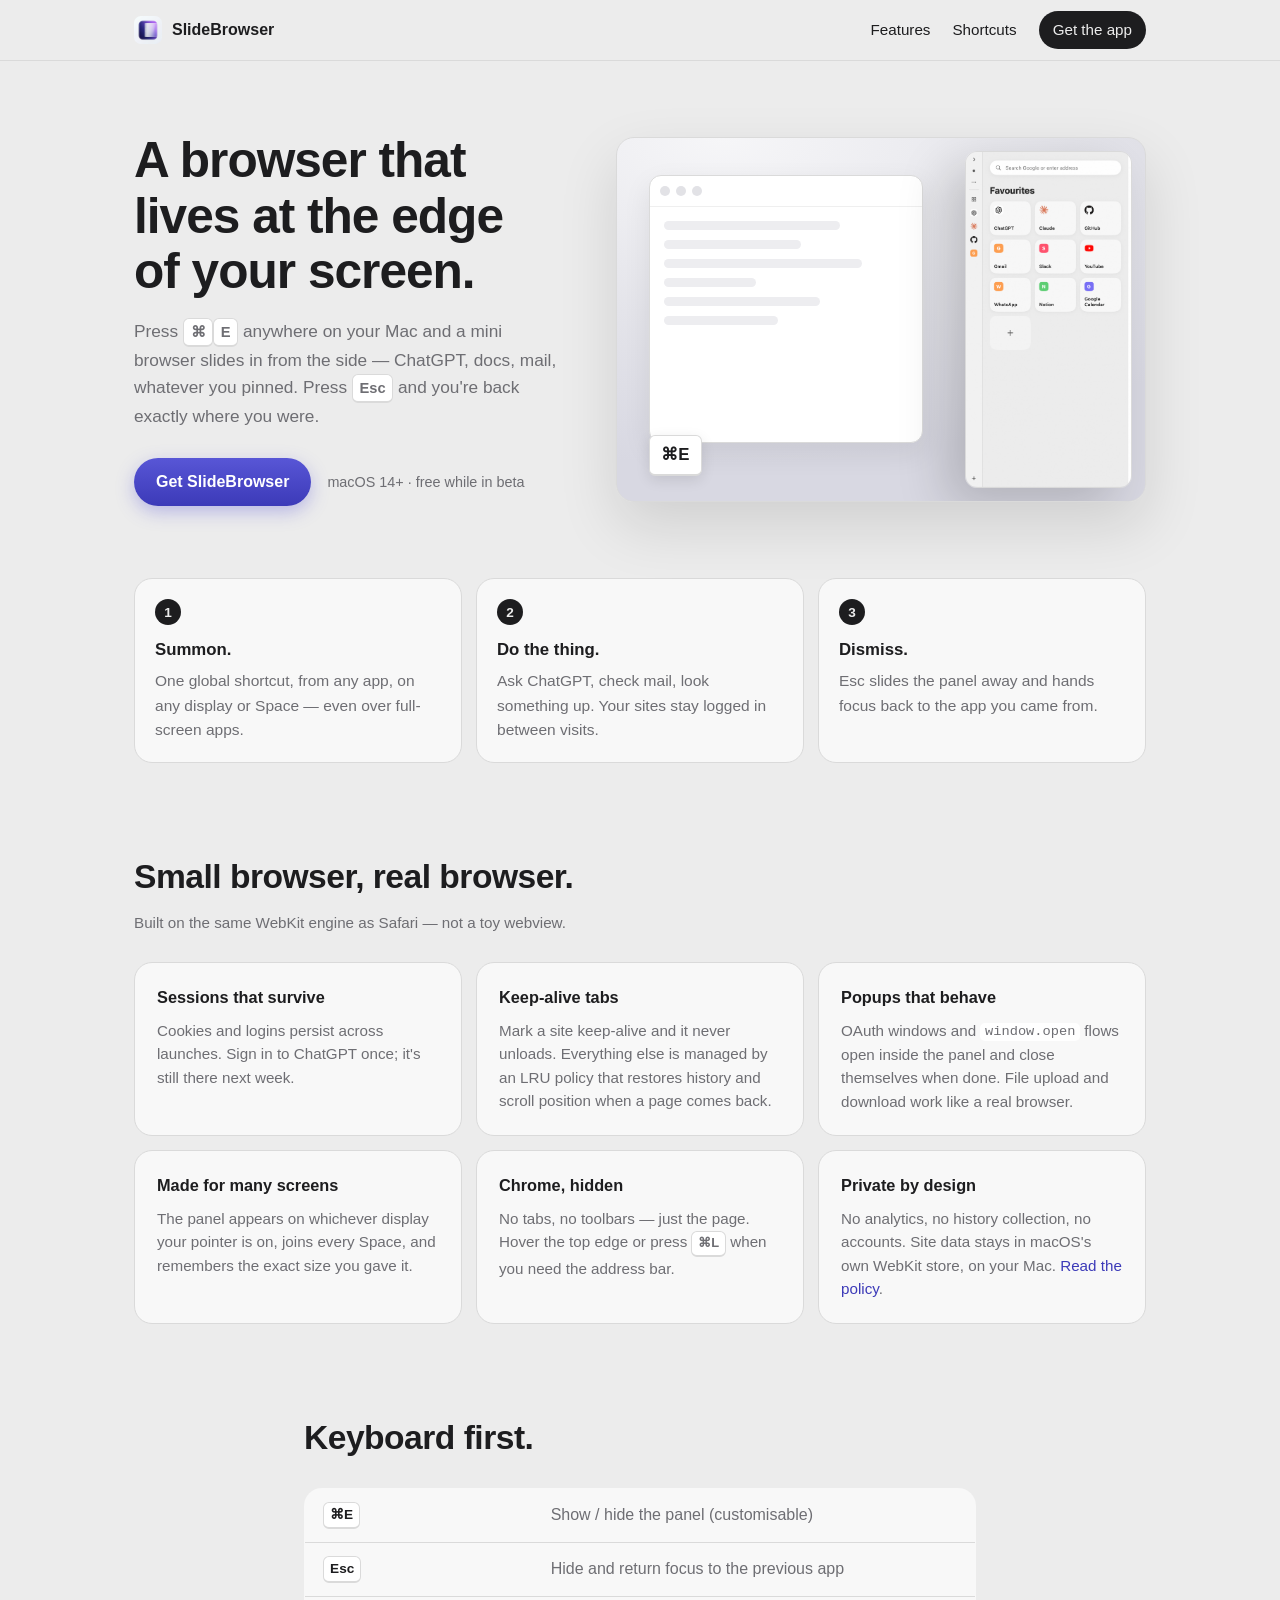
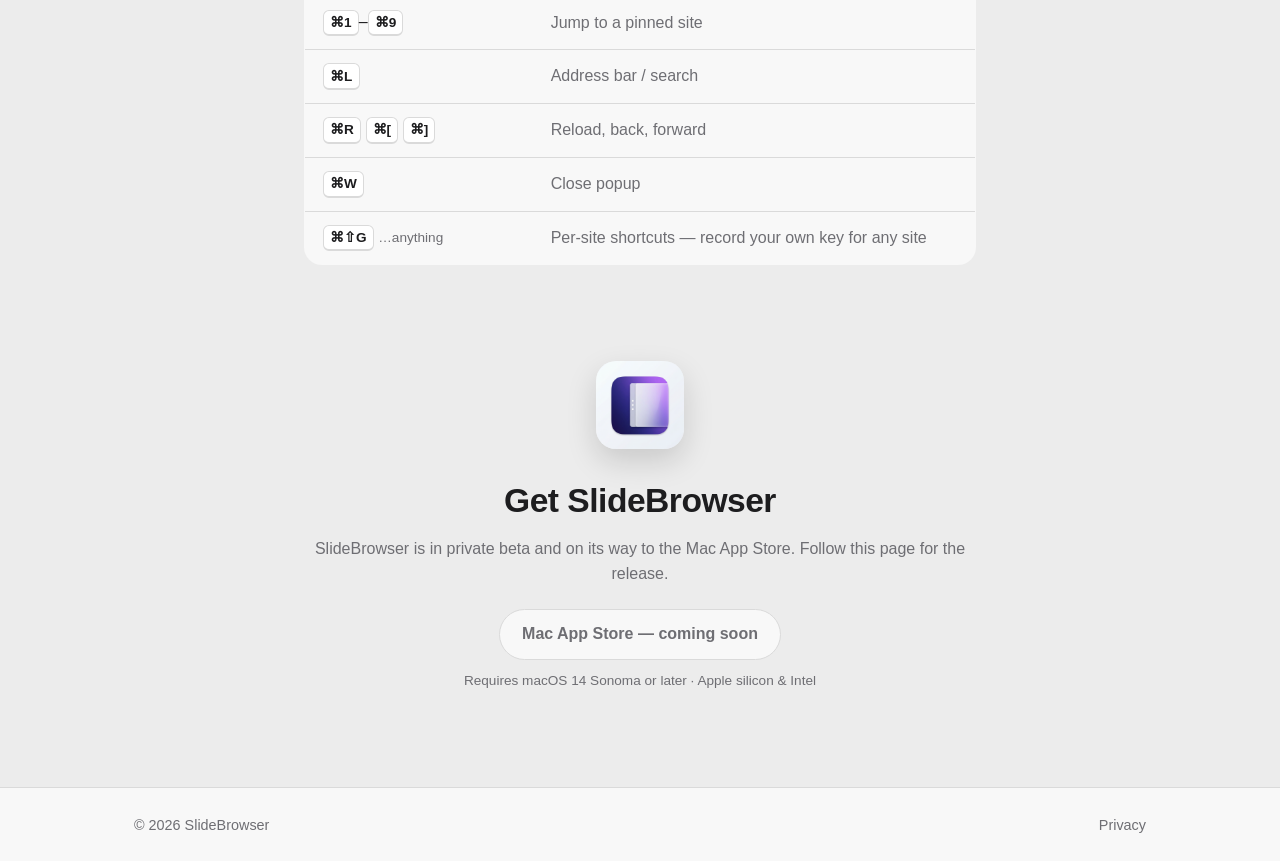
==== website/index.html @ 132d480f "SlideBrowser 1.0: slide-in side browser for macOS A mini browser that slides in from the screen edge" ====
<!DOCTYPE html>
<html lang="en">
<head>
<meta charset="utf-8">
<meta name="viewport" content="width=device-width, initial-scale=1">
<title>SlideBrowser — the side browser for macOS</title>
<meta name="description" content="A mini browser that slides in from the edge of your Mac screen with one keystroke. Your sites stay logged in, your focus stays put.">
<meta property="og:title" content="SlideBrowser — the side browser for macOS">
<meta property="og:description" content="Press ⌘E. Browse. Press Esc. Back to work.">
<meta property="og:image" content="assets/panel-favourites.png">
<link rel="icon" type="image/png" sizes="32x32" href="assets/favicon-32.png">
<link rel="apple-touch-icon" href="assets/apple-touch-icon.png">
<link rel="stylesheet" href="style.css">
</head>
<body>

<header class="nav">
  <div class="nav-inner">
    <a class="brand" href="#top">
      <img src="assets/icon.png" alt="" width="28" height="28">
      <span>SlideBrowser</span>
    </a>
    <nav class="nav-links">
      <a href="#features">Features</a>
      <a href="#shortcuts">Shortcuts</a>
      <a href="#download" class="nav-cta">Get the app</a>
    </nav>
  </div>
</header>

<main id="top">

  <!-- Hero: the product's one trick, shown literally — a panel sliding in from the right edge. -->
  <section class="hero">
    <div class="hero-copy">
      <h1>A browser that lives at the edge of your screen.</h1>
      <p class="lede">
        Press <kbd>⌘</kbd><kbd>E</kbd> anywhere on your Mac and a mini browser slides in
        from the side — ChatGPT, docs, mail, whatever you pinned. Press <kbd>Esc</kbd>
        and you're back exactly where you were.
      </p>
      <div class="hero-actions">
        <a class="button primary" href="#download">Get SlideBrowser</a>
        <span class="hero-note">macOS 14+ · free while in beta</span>
      </div>
    </div>

    <div class="hero-stage" aria-hidden="true">
      <div class="desktop-mock">
        <div class="mock-window">
          <div class="mock-titlebar"><i></i><i></i><i></i></div>
          <div class="mock-lines">
            <span style="width:72%"></span><span style="width:56%"></span>
            <span style="width:81%"></span><span style="width:38%"></span>
            <span style="width:64%"></span><span style="width:47%"></span>
          </div>
        </div>
        <img class="panel-shot" src="assets/panel-favourites.png"
             alt="SlideBrowser panel showing the Favourites grid">
        <div class="keycap-hint"><kbd>⌘E</kbd></div>
      </div>
    </div>
  </section>

  <!-- How it works: three verbs, no fluff. -->
  <section class="steps">
    <ol>
      <li><b>Summon.</b> One global shortcut, from any app, on any display or Space — even over full-screen apps.</li>
      <li><b>Do the thing.</b> Ask ChatGPT, check mail, look something up. Your sites stay logged in between visits.</li>
      <li><b>Dismiss.</b> Esc slides the panel away and hands focus back to the app you came from.</li>
    </ol>
  </section>

  <section id="features" class="features">
    <h2>Small browser, real browser.</h2>
    <p class="section-lede">Built on the same WebKit engine as Safari — not a toy webview.</p>
    <div class="grid">
      <article>
        <h3>Sessions that survive</h3>
        <p>Cookies and logins persist across launches. Sign in to ChatGPT once; it's still there next week.</p>
      </article>
      <article>
        <h3>Keep-alive tabs</h3>
        <p>Mark a site keep-alive and it never unloads. Everything else is managed by an LRU policy that restores history and scroll position when a page comes back.</p>
      </article>
      <article>
        <h3>Popups that behave</h3>
        <p>OAuth windows and <code>window.open</code> flows open inside the panel and close themselves when done. File upload and download work like a real browser.</p>
      </article>
      <article>
        <h3>Made for many screens</h3>
        <p>The panel appears on whichever display your pointer is on, joins every Space, and remembers the exact size you gave it.</p>
      </article>
      <article>
        <h3>Chrome, hidden</h3>
        <p>No tabs, no toolbars — just the page. Hover the top edge or press <kbd>⌘L</kbd> when you need the address bar.</p>
      </article>
      <article>
        <h3>Private by design</h3>
        <p>No analytics, no history collection, no accounts. Site data stays in macOS's own WebKit store, on your Mac. <a href="/privacy">Read the policy</a>.</p>
      </article>
    </div>
  </section>

  <section id="shortcuts" class="shortcuts">
    <h2>Keyboard first.</h2>
    <table>
      <tr><td><kbd>⌘E</kbd></td><td>Show / hide the panel (customisable)</td></tr>
      <tr><td><kbd>Esc</kbd></td><td>Hide and return focus to the previous app</td></tr>
      <tr><td><kbd>⌘1</kbd>–<kbd>⌘9</kbd></td><td>Jump to a pinned site</td></tr>
      <tr><td><kbd>⌘L</kbd></td><td>Address bar / search</td></tr>
      <tr><td><kbd>⌘R</kbd> <kbd>⌘[</kbd> <kbd>⌘]</kbd></td><td>Reload, back, forward</td></tr>
      <tr><td><kbd>⌘W</kbd></td><td>Close popup</td></tr>
      <tr><td><kbd>⌘⇧G</kbd> <span class="dim">…anything</span></td><td>Per-site shortcuts — record your own key for any site</td></tr>
    </table>
  </section>

  <section id="download" class="download">
    <img src="assets/icon.png" alt="" width="88" height="88">
    <h2>Get SlideBrowser</h2>
    <p>SlideBrowser is in private beta and on its way to the Mac App Store. Follow this page for the release.</p>
    <div class="hero-actions center">
      <span class="button disabled" aria-disabled="true">Mac App Store — coming soon</span>
    </div>
    <p class="fine">Requires macOS 14 Sonoma or later · Apple silicon &amp; Intel</p>
  </section>

</main>

<footer>
  <div class="foot-inner">
    <span>© 2026 SlideBrowser</span>
    <nav>
      <a href="/privacy">Privacy</a>
    </nav>
  </div>
</footer>

</body>
</html>
---- website/style.css ----
/* SlideBrowser marketing site.
   Palette mirrors the app: warm light grays, near-black text, one indigo accent from the icon. */

:root {
  --bg: #ececec;
  --card: #f8f8f8;
  --field: #ffffff;
  --hairline: #dadada;
  --text: #1d1d1f;
  --text-2: #6e6e73;
  --accent: #5856d6;
  --accent-deep: #3c3ab8;
  --radius: 18px;
  --nav-h: 60px;
}

* { box-sizing: border-box; margin: 0; padding: 0; }

img { max-width: 100%; height: auto; }

html { scroll-behavior: smooth; }

body {
  font-family: -apple-system, BlinkMacSystemFont, "SF Pro Text", "Helvetica Neue", Arial, sans-serif;
  background: var(--bg);
  color: var(--text);
  line-height: 1.55;
  -webkit-font-smoothing: antialiased;
}

kbd {
  display: inline-block;
  padding: 0.1em 0.45em;
  border: 1px solid var(--hairline);
  border-bottom-width: 2px;
  border-radius: 6px;
  background: var(--field);
  font-family: inherit;
  font-size: 0.85em;
  font-weight: 600;
}

code {
  font-family: ui-monospace, "SF Mono", Menlo, monospace;
  font-size: 0.9em;
  background: var(--field);
  padding: 0.1em 0.35em;
  border-radius: 5px;
}

a { color: var(--accent-deep); text-decoration: none; }
a:hover { text-decoration: underline; }

/* ---------- nav ---------- */

.nav {
  position: sticky;
  top: 0;
  z-index: 10;
  backdrop-filter: blur(14px);
  background: color-mix(in srgb, var(--bg) 78%, transparent);
  border-bottom: 1px solid var(--hairline);
}

.nav-inner {
  max-width: 1060px;
  margin: 0 auto;
  height: var(--nav-h);
  padding: 0 24px;
  display: flex;
  align-items: center;
  justify-content: space-between;
}

.brand {
  display: flex;
  align-items: center;
  gap: 10px;
  font-weight: 700;
  color: var(--text);
}
.brand img { border-radius: 7px; }
.brand:hover { text-decoration: none; }

.nav-links { display: flex; align-items: center; gap: 22px; font-size: 0.95rem; }
.nav-links a { color: var(--text); font-weight: 500; }

.nav-cta {
  padding: 7px 14px;
  border-radius: 999px;
  background: var(--text);
  color: var(--bg) !important;
}
.nav-cta:hover { text-decoration: none; opacity: 0.85; }

/* ---------- hero ---------- */

.hero {
  max-width: 1060px;
  margin: 0 auto;
  padding: 72px 24px 24px;
  display: grid;
  grid-template-columns: minmax(0, 5fr) minmax(0, 6fr);
  gap: 40px;
  align-items: center;
}

h1 {
  font-size: clamp(2rem, 4.4vw, 3.1rem);
  line-height: 1.12;
  letter-spacing: -0.02em;
  font-weight: 800;
  text-wrap: balance;
  max-width: 14ch;
}

.lede {
  margin-top: 18px;
  font-size: 1.08rem;
  color: var(--text-2);
  max-width: 44ch;
}

.hero-actions {
  margin-top: 28px;
  display: flex;
  align-items: center;
  gap: 16px;
  flex-wrap: wrap;
}
.hero-actions.center { justify-content: center; }

.button {
  display: inline-block;
  padding: 12px 22px;
  border-radius: 999px;
  font-weight: 650;
  font-size: 1rem;
}
.button.primary {
  background: linear-gradient(180deg, var(--accent), var(--accent-deep));
  color: #fff;
  box-shadow: 0 6px 18px rgba(88, 86, 214, 0.35);
}
.button.primary:hover { text-decoration: none; transform: translateY(-1px); }
.button.disabled {
  background: var(--card);
  color: var(--text-2);
  border: 1px solid var(--hairline);
  cursor: default;
}

.hero-note { color: var(--text-2); font-size: 0.9rem; }

/* The stage recreates the product's one trick: a panel sliding in over a desktop. */
.hero-stage { min-width: 0; }

.desktop-mock {
  position: relative;
  aspect-ratio: 16 / 11;
  border-radius: var(--radius);
  background:
    radial-gradient(120% 90% at 20% 0%, #f6f6f8 0%, #e4e4ea 55%, #d8d8e2 100%);
  border: 1px solid var(--hairline);
  overflow: hidden;
  box-shadow: 0 24px 60px rgba(0, 0, 0, 0.12);
}

.mock-window {
  position: absolute;
  left: 6%;
  top: 10%;
  width: 52%;
  height: 74%;
  background: var(--field);
  border-radius: 12px;
  border: 1px solid var(--hairline);
  box-shadow: 0 10px 28px rgba(0, 0, 0, 0.08);
}

.mock-titlebar {
  display: flex;
  gap: 6px;
  padding: 10px;
  border-bottom: 1px solid #efefef;
}
.mock-titlebar i {
  width: 10px; height: 10px;
  border-radius: 50%;
  background: #e2e2e6;
}

.mock-lines { padding: 14px; display: grid; gap: 10px; }
.mock-lines span {
  display: block;
  height: 9px;
  border-radius: 5px;
  background: #ededf0;
}

.panel-shot {
  position: absolute;
  top: 3.5%;
  right: 2.5%;
  height: 93%;
  width: auto;
  max-width: 46%;
  object-fit: cover;
  object-position: top;
  border-radius: 12px;
  border: 1px solid var(--hairline);
  box-shadow: -18px 18px 50px rgba(0, 0, 0, 0.18);
  animation: slide-in 0.9s cubic-bezier(0.2, 0.8, 0.2, 1) 0.35s backwards;
}

.keycap-hint {
  position: absolute;
  left: 6%;
  bottom: 7%;
  animation: fade-up 0.6s ease 1.1s backwards;
}
.keycap-hint kbd {
  font-size: 1.05rem;
  padding: 0.35em 0.7em;
  box-shadow: 0 4px 14px rgba(0, 0, 0, 0.10);
}

@keyframes slide-in {
  from { transform: translateX(115%); }
  to   { transform: translateX(0); }
}
@keyframes fade-up {
  from { opacity: 0; transform: translateY(8px); }
  to   { opacity: 1; transform: translateY(0); }
}

@media (prefers-reduced-motion: reduce) {
  .panel-shot, .keycap-hint { animation: none; }
  html { scroll-behavior: auto; }
}

/* ---------- steps ---------- */

.steps { max-width: 1060px; margin: 48px auto 0; padding: 0 24px; }

.steps ol {
  list-style: none;
  counter-reset: step;
  display: grid;
  grid-template-columns: repeat(3, 1fr);
  gap: 14px;
}

.steps li {
  counter-increment: step;
  background: var(--card);
  border: 1px solid var(--hairline);
  border-radius: var(--radius);
  padding: 20px;
  color: var(--text-2);
  font-size: 0.97rem;
}
.steps li b { color: var(--text); display: block; margin-bottom: 6px; font-size: 1.05rem; }
.steps li::before {
  content: counter(step);
  display: inline-grid;
  place-items: center;
  width: 26px; height: 26px;
  margin-bottom: 12px;
  border-radius: 50%;
  background: var(--text);
  color: var(--bg);
  font-weight: 700;
  font-size: 0.85rem;
}

/* ---------- features ---------- */

.features { max-width: 1060px; margin: 88px auto 0; padding: 0 24px; }

h2 {
  font-size: clamp(1.5rem, 3vw, 2.1rem);
  letter-spacing: -0.015em;
  font-weight: 750;
}

.section-lede { color: var(--text-2); margin-top: 8px; }

.features .grid {
  margin-top: 28px;
  display: grid;
  grid-template-columns: repeat(3, 1fr);
  gap: 14px;
}

.features article {
  background: var(--card);
  border: 1px solid var(--hairline);
  border-radius: var(--radius);
  padding: 22px;
}
.features h3 { font-size: 1.02rem; margin-bottom: 8px; }
.features p { color: var(--text-2); font-size: 0.95rem; }

/* ---------- shortcuts ---------- */

.shortcuts { max-width: 720px; margin: 88px auto 0; padding: 0 24px; }

.shortcuts table {
  margin-top: 24px;
  width: 100%;
  border-collapse: collapse;
  background: var(--card);
  border: 1px solid var(--hairline);
  border-radius: var(--radius);
  overflow: hidden;
}
.shortcuts td { padding: 13px 18px; border-top: 1px solid var(--hairline); }
.shortcuts tr:first-child td { border-top: 0; }
.shortcuts td:first-child { width: 34%; white-space: nowrap; }
.shortcuts td:last-child { color: var(--text-2); }
.shortcuts .dim { color: var(--text-2); font-size: 0.85em; }

/* ---------- download ---------- */

.download {
  max-width: 720px;
  margin: 96px auto 0;
  padding: 0 24px;
  text-align: center;
}
.download img { border-radius: 20px; box-shadow: 0 12px 30px rgba(0,0,0,0.15); }
.download h2 { margin-top: 18px; }
.download p { color: var(--text-2); margin-top: 10px; }
.download .hero-actions { margin-top: 22px; }
.fine { font-size: 0.85rem; margin-top: 14px; }

/* ---------- footer ---------- */

footer {
  margin-top: 96px;
  border-top: 1px solid var(--hairline);
  background: var(--card);
}
.foot-inner {
  max-width: 1060px;
  margin: 0 auto;
  padding: 26px 24px;
  display: flex;
  justify-content: space-between;
  color: var(--text-2);
  font-size: 0.9rem;
}
.foot-inner a { color: var(--text-2); }

/* ---------- privacy page ---------- */

.prose {
  max-width: 680px;
  margin: 64px auto;
  padding: 0 24px;
}
.prose h1 { font-size: 2rem; }
.prose h2 { font-size: 1.15rem; margin-top: 36px; }
.prose p, .prose li { color: var(--text-2); margin-top: 12px; }
.prose ul { margin-top: 12px; padding-left: 22px; }
.prose .updated { font-size: 0.85rem; margin-top: 8px; }

/* ---------- responsive ---------- */

@media (max-width: 880px) {
  .hero { grid-template-columns: 1fr; padding-top: 48px; }
  .hero-stage { order: -1; }
  h1 { max-width: none; }
  .steps ol, .features .grid { grid-template-columns: 1fr; }
  .nav-links a:not(.nav-cta) { display: none; }
  .shortcuts td:first-child { white-space: normal; width: auto; }
  .shortcuts td { padding: 11px 14px; }
}
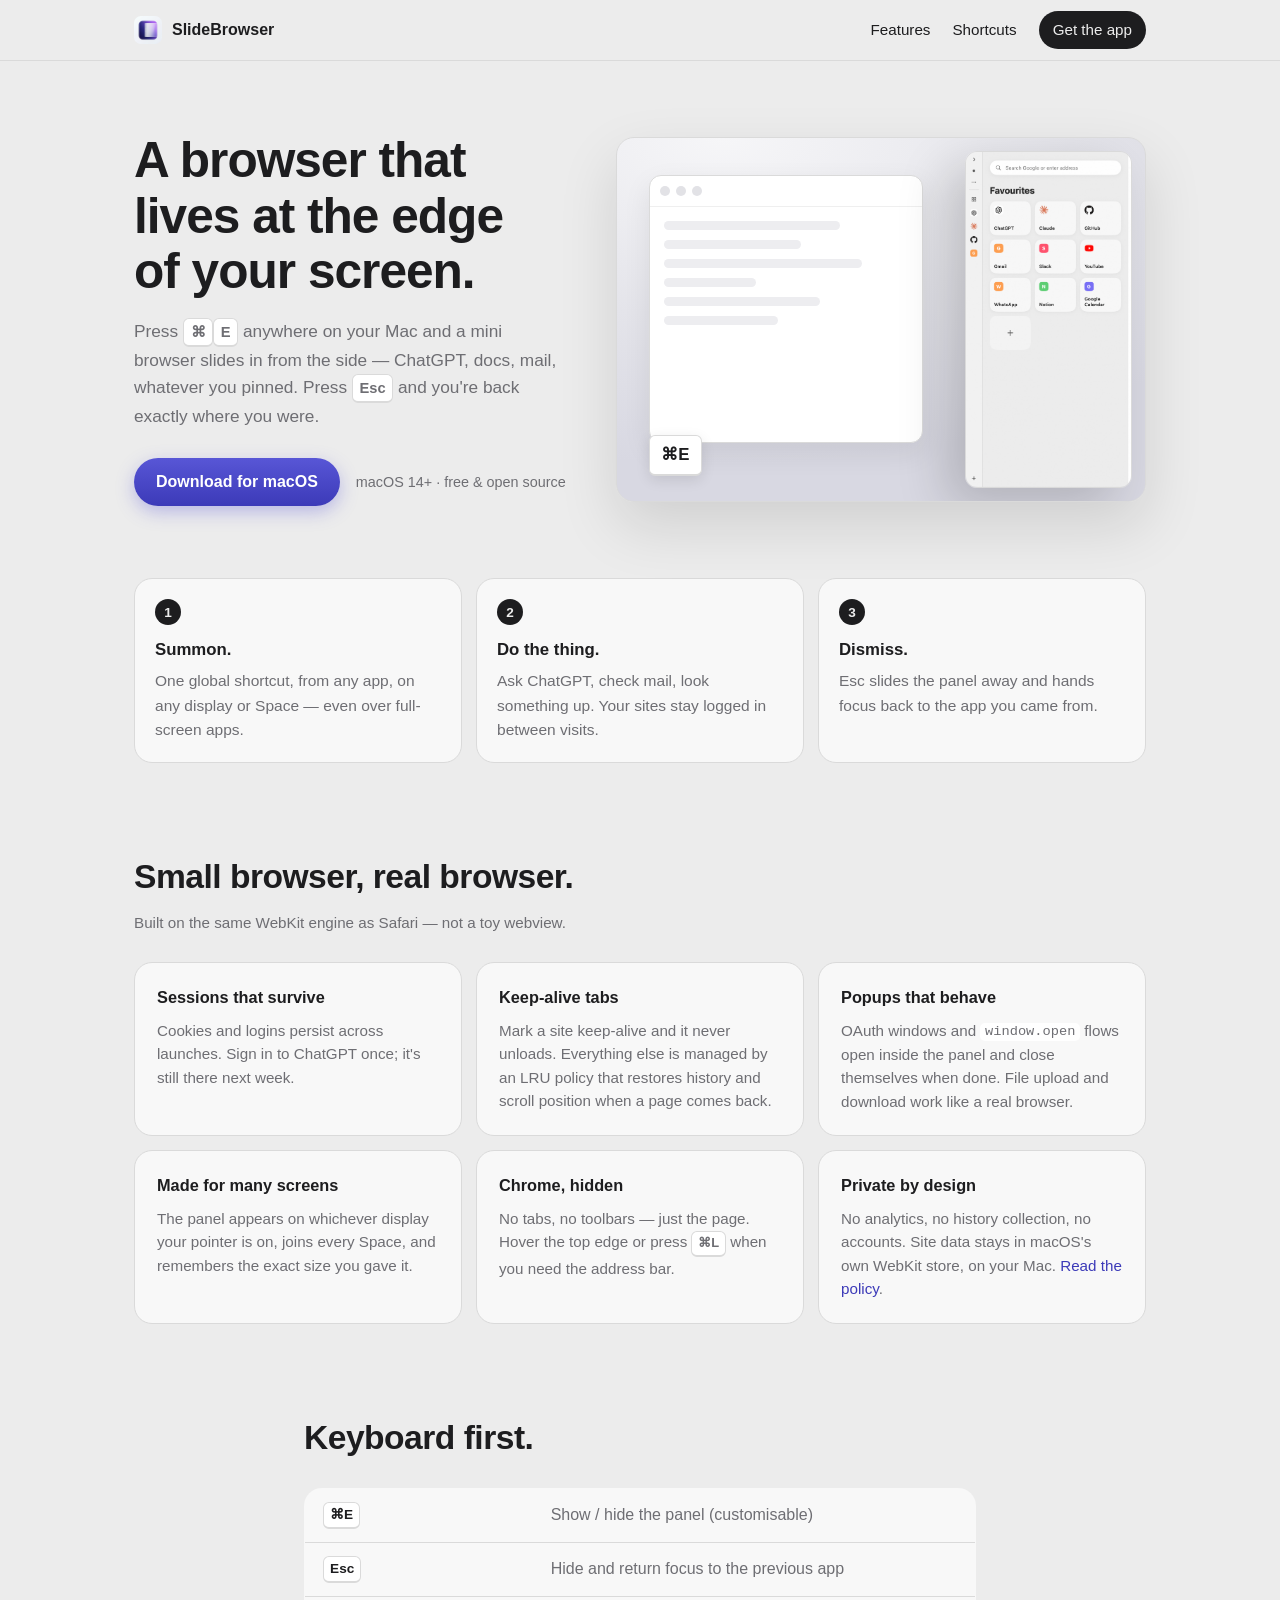
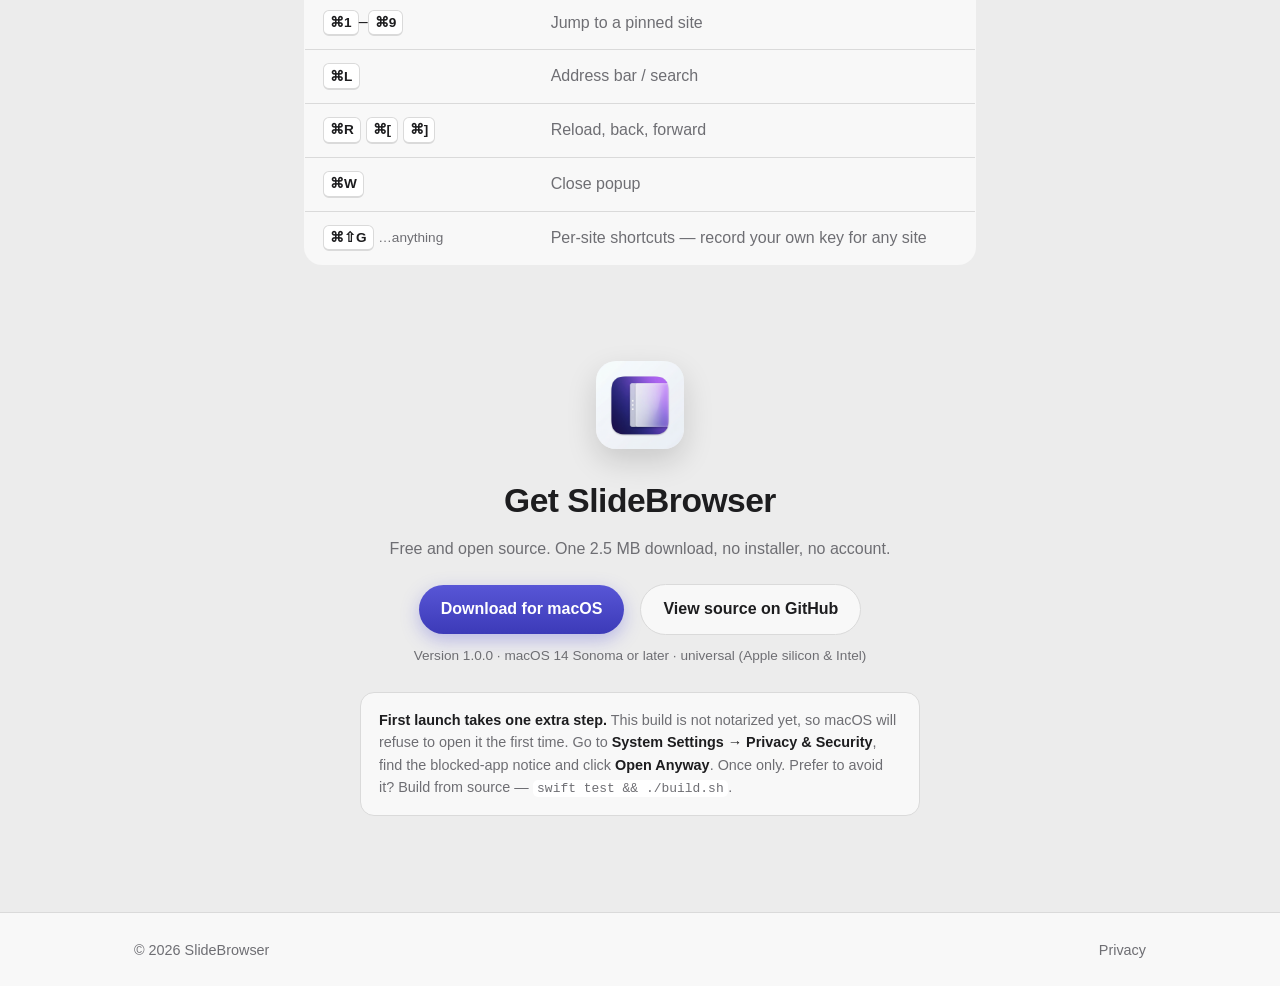
==== commit df2c10c5: "Ship 1.0.0 as a direct download Publish a universal build on GitHub Releases and point the site and " ====
--- a/website/index.html
+++ b/website/index.html
@@ -40,8 +40,8 @@
         and you're back exactly where you were.
       </p>
       <div class="hero-actions">
-        <a class="button primary" href="#download">Get SlideBrowser</a>
-        <span class="hero-note">macOS 14+ · free while in beta</span>
+        <a class="button primary" href="#download">Download for macOS</a>
+        <span class="hero-note">macOS 14+ · free &amp; open source</span>
       </div>
     </div>
 
@@ -118,11 +118,20 @@
   <section id="download" class="download">
     <img src="assets/icon.png" alt="" width="88" height="88">
     <h2>Get SlideBrowser</h2>
-    <p>SlideBrowser is in private beta and on its way to the Mac App Store. Follow this page for the release.</p>
+    <p>Free and open source. One 2.5&nbsp;MB download, no installer, no account.</p>
     <div class="hero-actions center">
-      <span class="button disabled" aria-disabled="true">Mac App Store — coming soon</span>
+      <a class="button primary" href="https://github.com/xixifast/SlideBrowser/releases/latest/download/SlideBrowser-1.0.0-universal.zip">Download for macOS</a>
+      <a class="button ghost" href="https://github.com/xixifast/SlideBrowser">View source on GitHub</a>
     </div>
-    <p class="fine">Requires macOS 14 Sonoma or later · Apple silicon &amp; Intel</p>
+    <p class="fine">Version 1.0.0 · macOS 14 Sonoma or later · universal (Apple silicon &amp; Intel)</p>
+
+    <div class="note">
+      <b>First launch takes one extra step.</b>
+      This build is not notarized yet, so macOS will refuse to open it the first time.
+      Go to <b>System Settings → Privacy &amp; Security</b>, find the blocked-app notice
+      and click <b>Open Anyway</b>. Once only. Prefer to avoid it? Build from source —
+      <code>swift test &amp;&amp; ./build.sh</code>.
+    </div>
   </section>
 
 </main>
--- a/website/style.css
+++ b/website/style.css
@@ -143,12 +143,25 @@
   box-shadow: 0 6px 18px rgba(88, 86, 214, 0.35);
 }
 .button.primary:hover { text-decoration: none; transform: translateY(-1px); }
-.button.disabled {
-  background: var(--card);
+.button.ghost {
+  background: var(--card);
+  color: var(--text);
+  border: 1px solid var(--hairline);
+}
+.button.ghost:hover { text-decoration: none; background: var(--field); }
+
+.note {
+  margin: 26px auto 0;
+  max-width: 560px;
+  padding: 16px 18px;
+  border-radius: 14px;
+  background: var(--card);
+  border: 1px solid var(--hairline);
   color: var(--text-2);
-  border: 1px solid var(--hairline);
-  cursor: default;
-}
+  font-size: 0.9rem;
+  text-align: left;
+}
+.note b { color: var(--text); }
 
 .hero-note { color: var(--text-2); font-size: 0.9rem; }
 
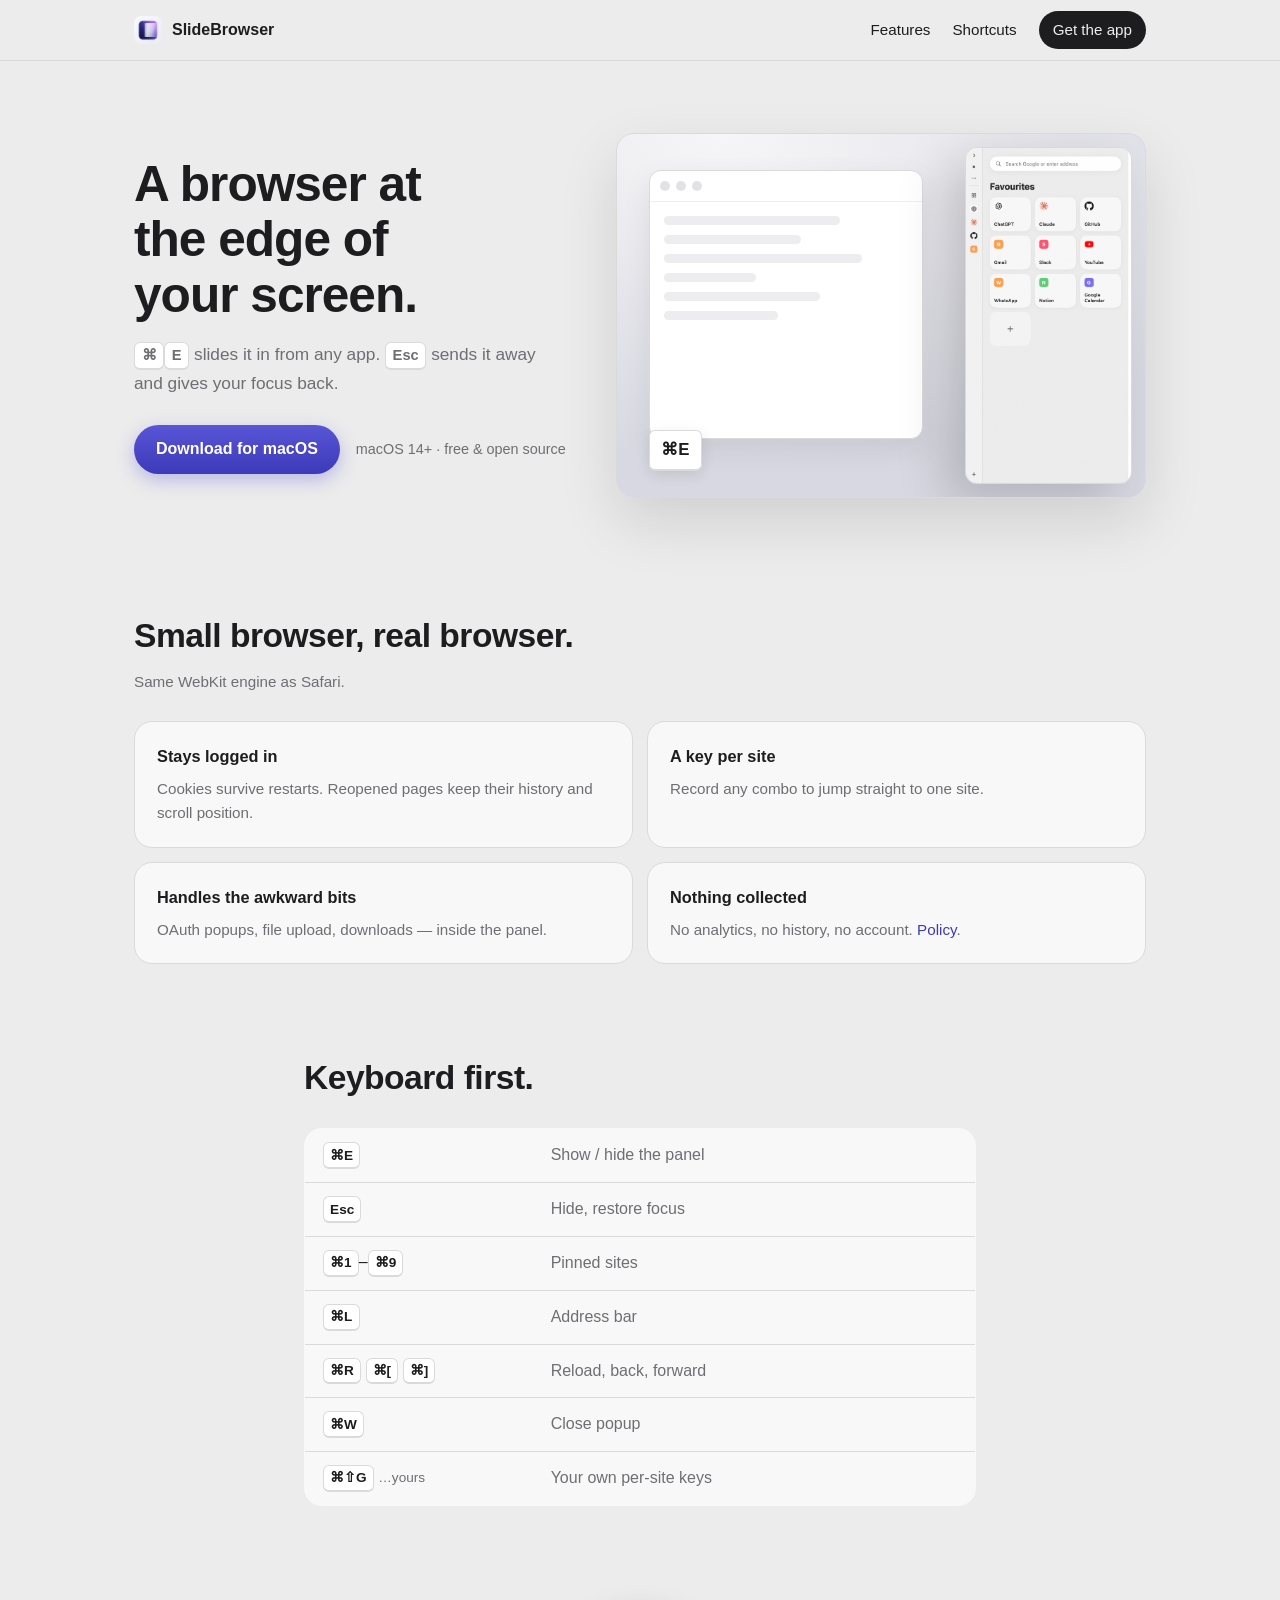
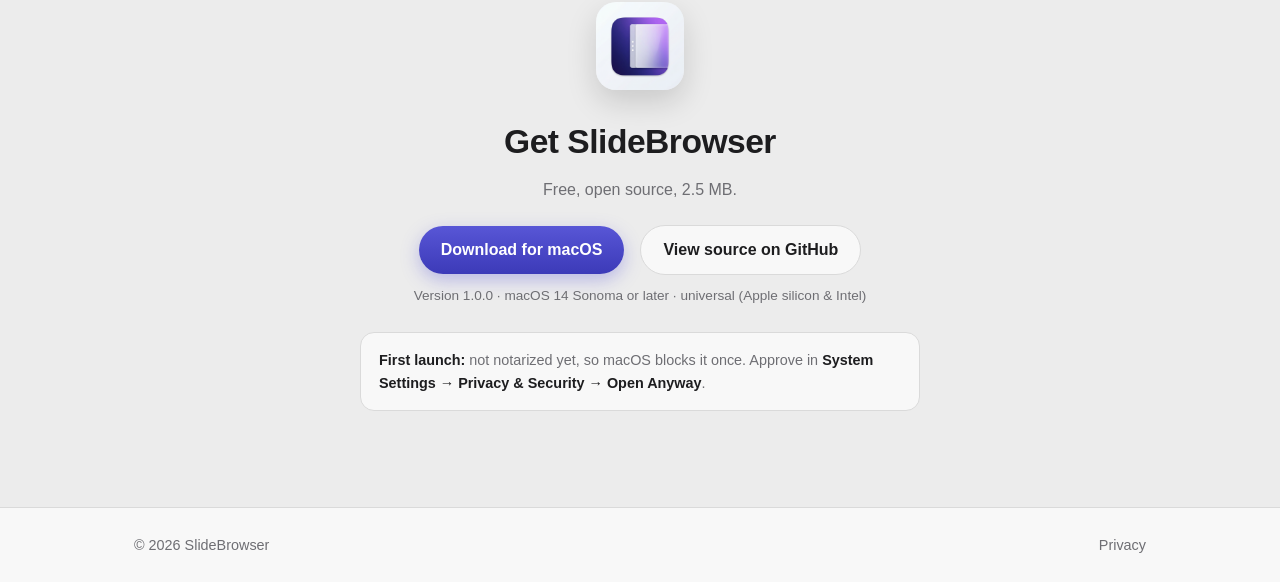
==== commit 4c5f4944: "Tighten site copy to match a single-purpose tool Cut the page from 425 to 196 words: drop the three-" ====
--- a/website/index.html
+++ b/website/index.html
@@ -33,11 +33,10 @@
   <!-- Hero: the product's one trick, shown literally — a panel sliding in from the right edge. -->
   <section class="hero">
     <div class="hero-copy">
-      <h1>A browser that lives at the edge of your screen.</h1>
+      <h1>A browser at the edge of your screen.</h1>
       <p class="lede">
-        Press <kbd>⌘</kbd><kbd>E</kbd> anywhere on your Mac and a mini browser slides in
-        from the side — ChatGPT, docs, mail, whatever you pinned. Press <kbd>Esc</kbd>
-        and you're back exactly where you were.
+        <kbd>⌘</kbd><kbd>E</kbd> slides it in from any app. <kbd>Esc</kbd> sends it away
+        and gives your focus back.
       </p>
       <div class="hero-actions">
         <a class="button primary" href="#download">Download for macOS</a>
@@ -62,42 +61,25 @@
     </div>
   </section>
 
-  <!-- How it works: three verbs, no fluff. -->
-  <section class="steps">
-    <ol>
-      <li><b>Summon.</b> One global shortcut, from any app, on any display or Space — even over full-screen apps.</li>
-      <li><b>Do the thing.</b> Ask ChatGPT, check mail, look something up. Your sites stay logged in between visits.</li>
-      <li><b>Dismiss.</b> Esc slides the panel away and hands focus back to the app you came from.</li>
-    </ol>
-  </section>
-
   <section id="features" class="features">
     <h2>Small browser, real browser.</h2>
-    <p class="section-lede">Built on the same WebKit engine as Safari — not a toy webview.</p>
+    <p class="section-lede">Same WebKit engine as Safari.</p>
     <div class="grid">
       <article>
-        <h3>Sessions that survive</h3>
-        <p>Cookies and logins persist across launches. Sign in to ChatGPT once; it's still there next week.</p>
+        <h3>Stays logged in</h3>
+        <p>Cookies survive restarts. Reopened pages keep their history and scroll position.</p>
       </article>
       <article>
-        <h3>Keep-alive tabs</h3>
-        <p>Mark a site keep-alive and it never unloads. Everything else is managed by an LRU policy that restores history and scroll position when a page comes back.</p>
+        <h3>A key per site</h3>
+        <p>Record any combo to jump straight to one site.</p>
       </article>
       <article>
-        <h3>Popups that behave</h3>
-        <p>OAuth windows and <code>window.open</code> flows open inside the panel and close themselves when done. File upload and download work like a real browser.</p>
+        <h3>Handles the awkward bits</h3>
+        <p>OAuth popups, file upload, downloads — inside the panel.</p>
       </article>
       <article>
-        <h3>Made for many screens</h3>
-        <p>The panel appears on whichever display your pointer is on, joins every Space, and remembers the exact size you gave it.</p>
-      </article>
-      <article>
-        <h3>Chrome, hidden</h3>
-        <p>No tabs, no toolbars — just the page. Hover the top edge or press <kbd>⌘L</kbd> when you need the address bar.</p>
-      </article>
-      <article>
-        <h3>Private by design</h3>
-        <p>No analytics, no history collection, no accounts. Site data stays in macOS's own WebKit store, on your Mac. <a href="/privacy">Read the policy</a>.</p>
+        <h3>Nothing collected</h3>
+        <p>No analytics, no history, no account. <a href="/privacy">Policy</a>.</p>
       </article>
     </div>
   </section>
@@ -105,20 +87,20 @@
   <section id="shortcuts" class="shortcuts">
     <h2>Keyboard first.</h2>
     <table>
-      <tr><td><kbd>⌘E</kbd></td><td>Show / hide the panel (customisable)</td></tr>
-      <tr><td><kbd>Esc</kbd></td><td>Hide and return focus to the previous app</td></tr>
-      <tr><td><kbd>⌘1</kbd>–<kbd>⌘9</kbd></td><td>Jump to a pinned site</td></tr>
-      <tr><td><kbd>⌘L</kbd></td><td>Address bar / search</td></tr>
+      <tr><td><kbd>⌘E</kbd></td><td>Show / hide the panel</td></tr>
+      <tr><td><kbd>Esc</kbd></td><td>Hide, restore focus</td></tr>
+      <tr><td><kbd>⌘1</kbd>–<kbd>⌘9</kbd></td><td>Pinned sites</td></tr>
+      <tr><td><kbd>⌘L</kbd></td><td>Address bar</td></tr>
       <tr><td><kbd>⌘R</kbd> <kbd>⌘[</kbd> <kbd>⌘]</kbd></td><td>Reload, back, forward</td></tr>
       <tr><td><kbd>⌘W</kbd></td><td>Close popup</td></tr>
-      <tr><td><kbd>⌘⇧G</kbd> <span class="dim">…anything</span></td><td>Per-site shortcuts — record your own key for any site</td></tr>
+      <tr><td><kbd>⌘⇧G</kbd> <span class="dim">…yours</span></td><td>Your own per-site keys</td></tr>
     </table>
   </section>
 
   <section id="download" class="download">
     <img src="assets/icon.png" alt="" width="88" height="88">
     <h2>Get SlideBrowser</h2>
-    <p>Free and open source. One 2.5&nbsp;MB download, no installer, no account.</p>
+    <p>Free, open source, 2.5&nbsp;MB.</p>
     <div class="hero-actions center">
       <a class="button primary" href="https://github.com/xixifast/SlideBrowser/releases/latest/download/SlideBrowser-1.0.0-universal.zip">Download for macOS</a>
       <a class="button ghost" href="https://github.com/xixifast/SlideBrowser">View source on GitHub</a>
@@ -126,11 +108,8 @@
     <p class="fine">Version 1.0.0 · macOS 14 Sonoma or later · universal (Apple silicon &amp; Intel)</p>
 
     <div class="note">
-      <b>First launch takes one extra step.</b>
-      This build is not notarized yet, so macOS will refuse to open it the first time.
-      Go to <b>System Settings → Privacy &amp; Security</b>, find the blocked-app notice
-      and click <b>Open Anyway</b>. Once only. Prefer to avoid it? Build from source —
-      <code>swift test &amp;&amp; ./build.sh</code>.
+      <b>First launch:</b> not notarized yet, so macOS blocks it once. Approve in
+      <b>System Settings → Privacy &amp; Security → Open Anyway</b>.
     </div>
   </section>
 
--- a/website/style.css
+++ b/website/style.css
@@ -111,7 +111,6 @@
   letter-spacing: -0.02em;
   font-weight: 800;
   text-wrap: balance;
-  max-width: 14ch;
 }
 
 .lede {
@@ -252,41 +251,6 @@
   html { scroll-behavior: auto; }
 }
 
-/* ---------- steps ---------- */
-
-.steps { max-width: 1060px; margin: 48px auto 0; padding: 0 24px; }
-
-.steps ol {
-  list-style: none;
-  counter-reset: step;
-  display: grid;
-  grid-template-columns: repeat(3, 1fr);
-  gap: 14px;
-}
-
-.steps li {
-  counter-increment: step;
-  background: var(--card);
-  border: 1px solid var(--hairline);
-  border-radius: var(--radius);
-  padding: 20px;
-  color: var(--text-2);
-  font-size: 0.97rem;
-}
-.steps li b { color: var(--text); display: block; margin-bottom: 6px; font-size: 1.05rem; }
-.steps li::before {
-  content: counter(step);
-  display: inline-grid;
-  place-items: center;
-  width: 26px; height: 26px;
-  margin-bottom: 12px;
-  border-radius: 50%;
-  background: var(--text);
-  color: var(--bg);
-  font-weight: 700;
-  font-size: 0.85rem;
-}
-
 /* ---------- features ---------- */
 
 .features { max-width: 1060px; margin: 88px auto 0; padding: 0 24px; }
@@ -302,7 +266,7 @@
 .features .grid {
   margin-top: 28px;
   display: grid;
-  grid-template-columns: repeat(3, 1fr);
+  grid-template-columns: repeat(2, 1fr);
   gap: 14px;
 }
 
@@ -385,7 +349,7 @@
   .hero { grid-template-columns: 1fr; padding-top: 48px; }
   .hero-stage { order: -1; }
   h1 { max-width: none; }
-  .steps ol, .features .grid { grid-template-columns: 1fr; }
+  .features .grid { grid-template-columns: 1fr; }
   .nav-links a:not(.nav-cta) { display: none; }
   .shortcuts td:first-child { white-space: normal; width: auto; }
   .shortcuts td { padding: 11px 14px; }
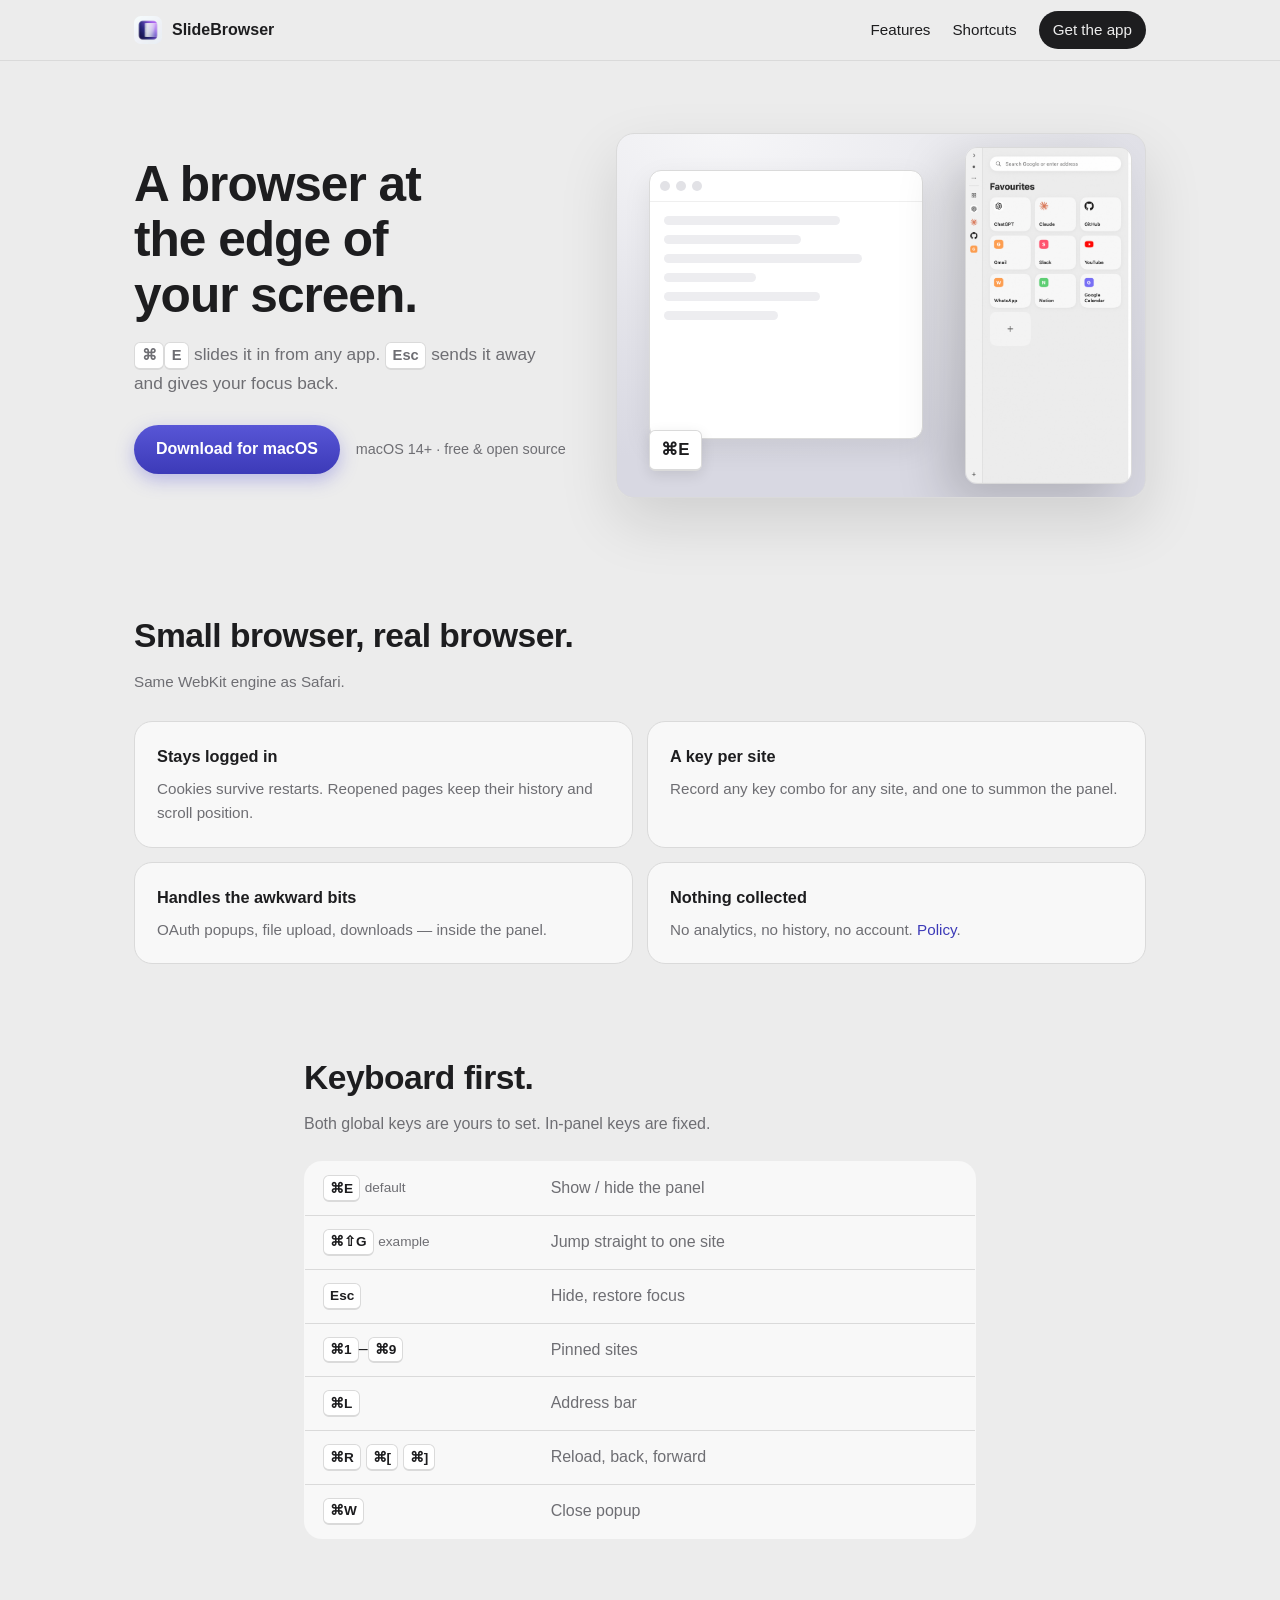
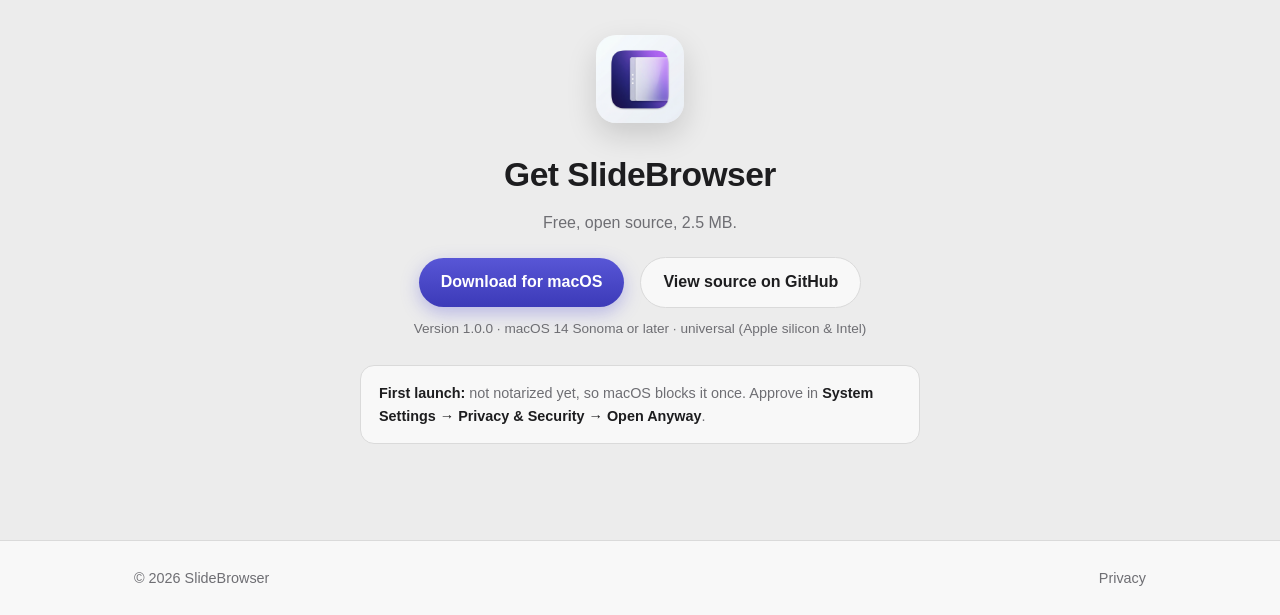
==== commit 105446a0: "State plainly that both global shortcuts are user-defined The previous trim dropped the "customisabl" ====
--- a/website/index.html
+++ b/website/index.html
@@ -71,7 +71,7 @@
       </article>
       <article>
         <h3>A key per site</h3>
-        <p>Record any combo to jump straight to one site.</p>
+        <p>Record any key combo for any site, and one to summon the panel.</p>
       </article>
       <article>
         <h3>Handles the awkward bits</h3>
@@ -86,14 +86,15 @@
 
   <section id="shortcuts" class="shortcuts">
     <h2>Keyboard first.</h2>
+    <p class="section-lede">Both global keys are yours to set. In-panel keys are fixed.</p>
     <table>
-      <tr><td><kbd>⌘E</kbd></td><td>Show / hide the panel</td></tr>
+      <tr><td><kbd>⌘E</kbd> <span class="dim">default</span></td><td>Show / hide the panel</td></tr>
+      <tr><td><kbd>⌘⇧G</kbd> <span class="dim">example</span></td><td>Jump straight to one site</td></tr>
       <tr><td><kbd>Esc</kbd></td><td>Hide, restore focus</td></tr>
       <tr><td><kbd>⌘1</kbd>–<kbd>⌘9</kbd></td><td>Pinned sites</td></tr>
       <tr><td><kbd>⌘L</kbd></td><td>Address bar</td></tr>
       <tr><td><kbd>⌘R</kbd> <kbd>⌘[</kbd> <kbd>⌘]</kbd></td><td>Reload, back, forward</td></tr>
       <tr><td><kbd>⌘W</kbd></td><td>Close popup</td></tr>
-      <tr><td><kbd>⌘⇧G</kbd> <span class="dim">…yours</span></td><td>Your own per-site keys</td></tr>
     </table>
   </section>
 
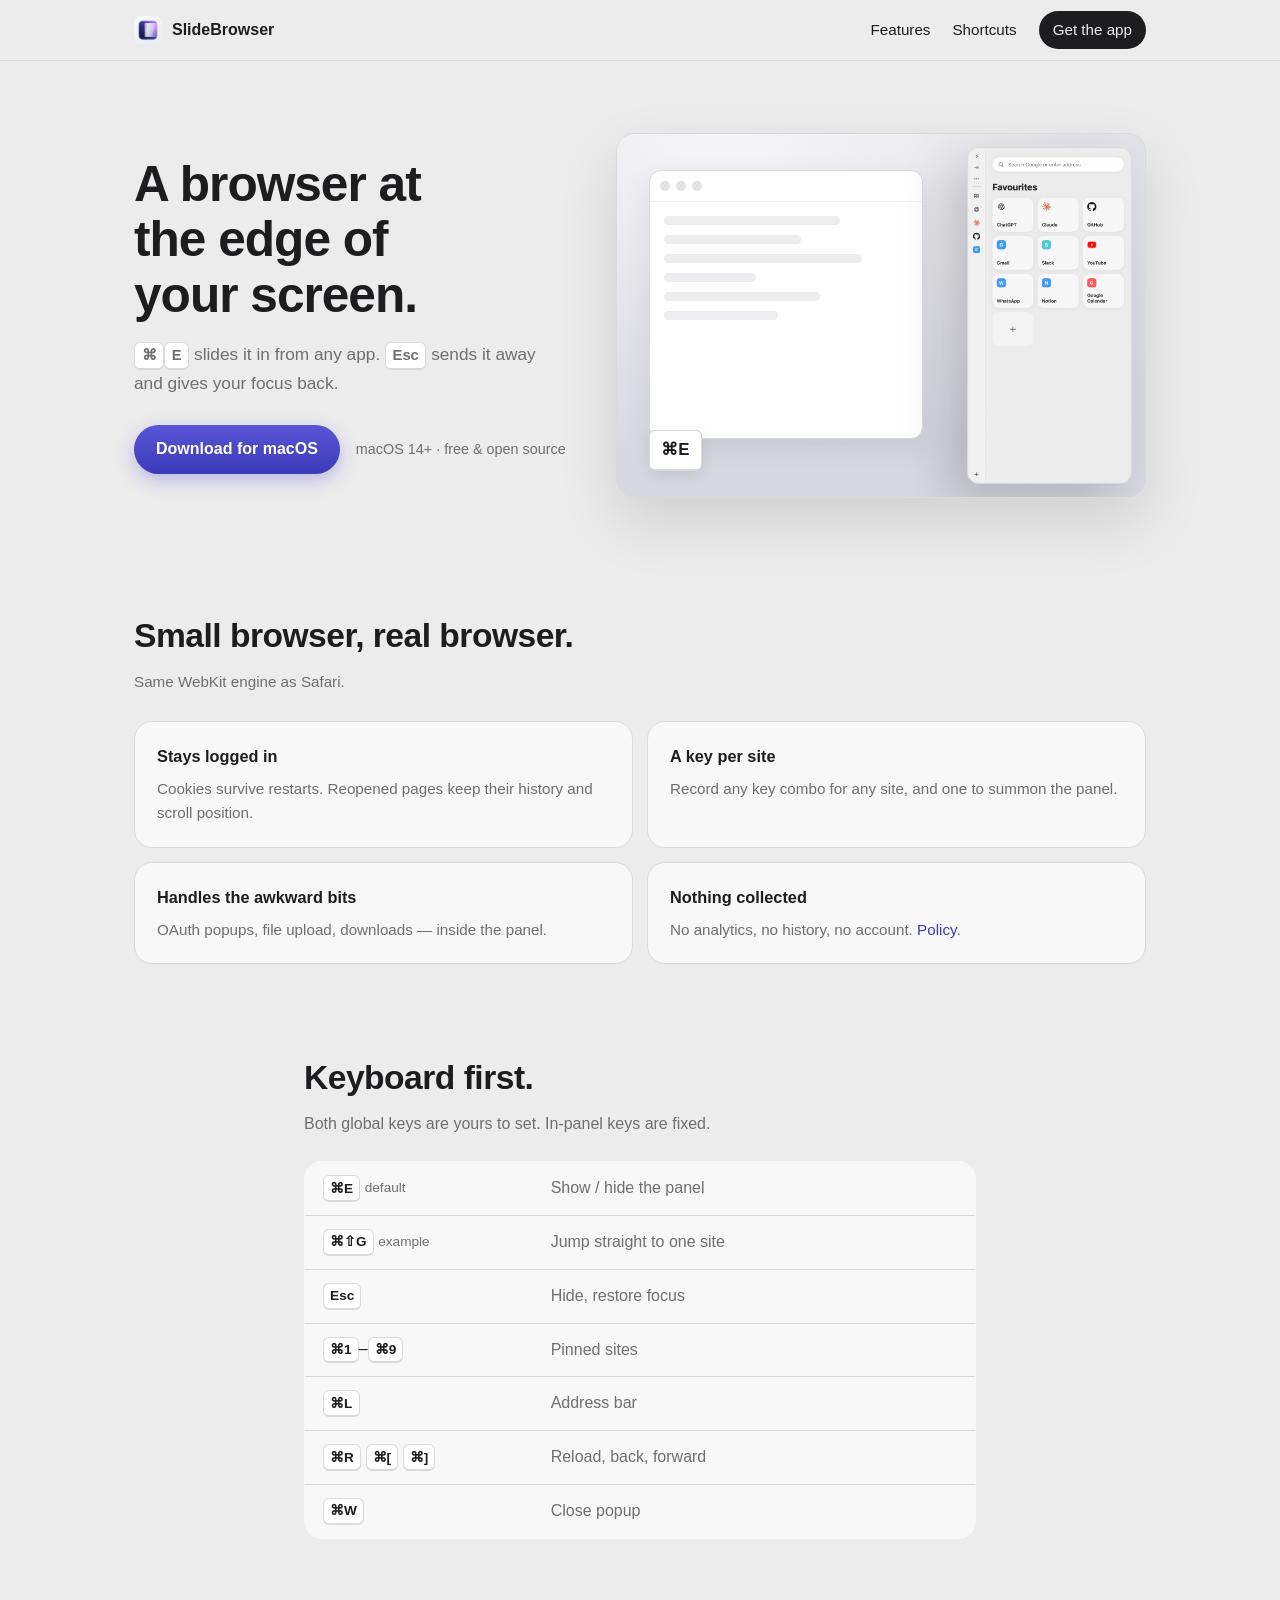
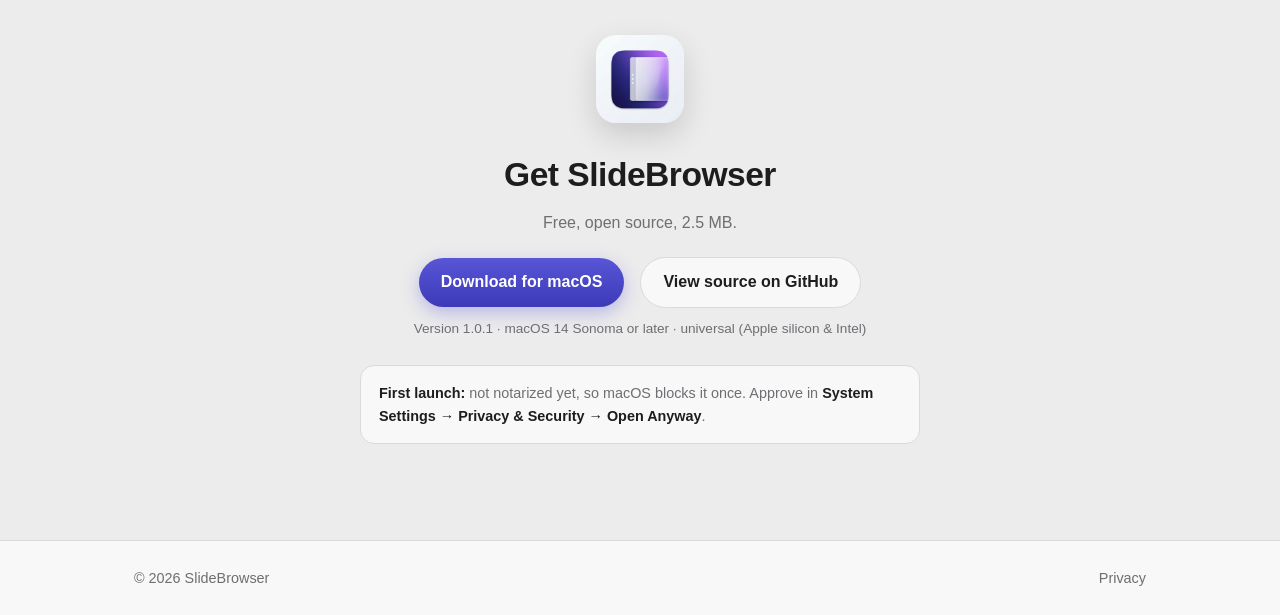
==== commit dca20ea3: "Release 1.0.1 Bundles the session's fixes: stable fallback icon colours, deleting the open site retu" ====
--- a/website/index.html
+++ b/website/index.html
@@ -103,10 +103,10 @@
     <h2>Get SlideBrowser</h2>
     <p>Free, open source, 2.5&nbsp;MB.</p>
     <div class="hero-actions center">
-      <a class="button primary" href="https://github.com/xixifast/SlideBrowser/releases/latest/download/SlideBrowser-1.0.0-universal.zip">Download for macOS</a>
+      <a class="button primary" href="https://github.com/xixifast/SlideBrowser/releases/latest/download/SlideBrowser-1.0.1-universal.zip">Download for macOS</a>
       <a class="button ghost" href="https://github.com/xixifast/SlideBrowser">View source on GitHub</a>
     </div>
-    <p class="fine">Version 1.0.0 · macOS 14 Sonoma or later · universal (Apple silicon &amp; Intel)</p>
+    <p class="fine">Version 1.0.1 · macOS 14 Sonoma or later · universal (Apple silicon &amp; Intel)</p>
 
     <div class="note">
       <b>First launch:</b> not notarized yet, so macOS blocks it once. Approve in
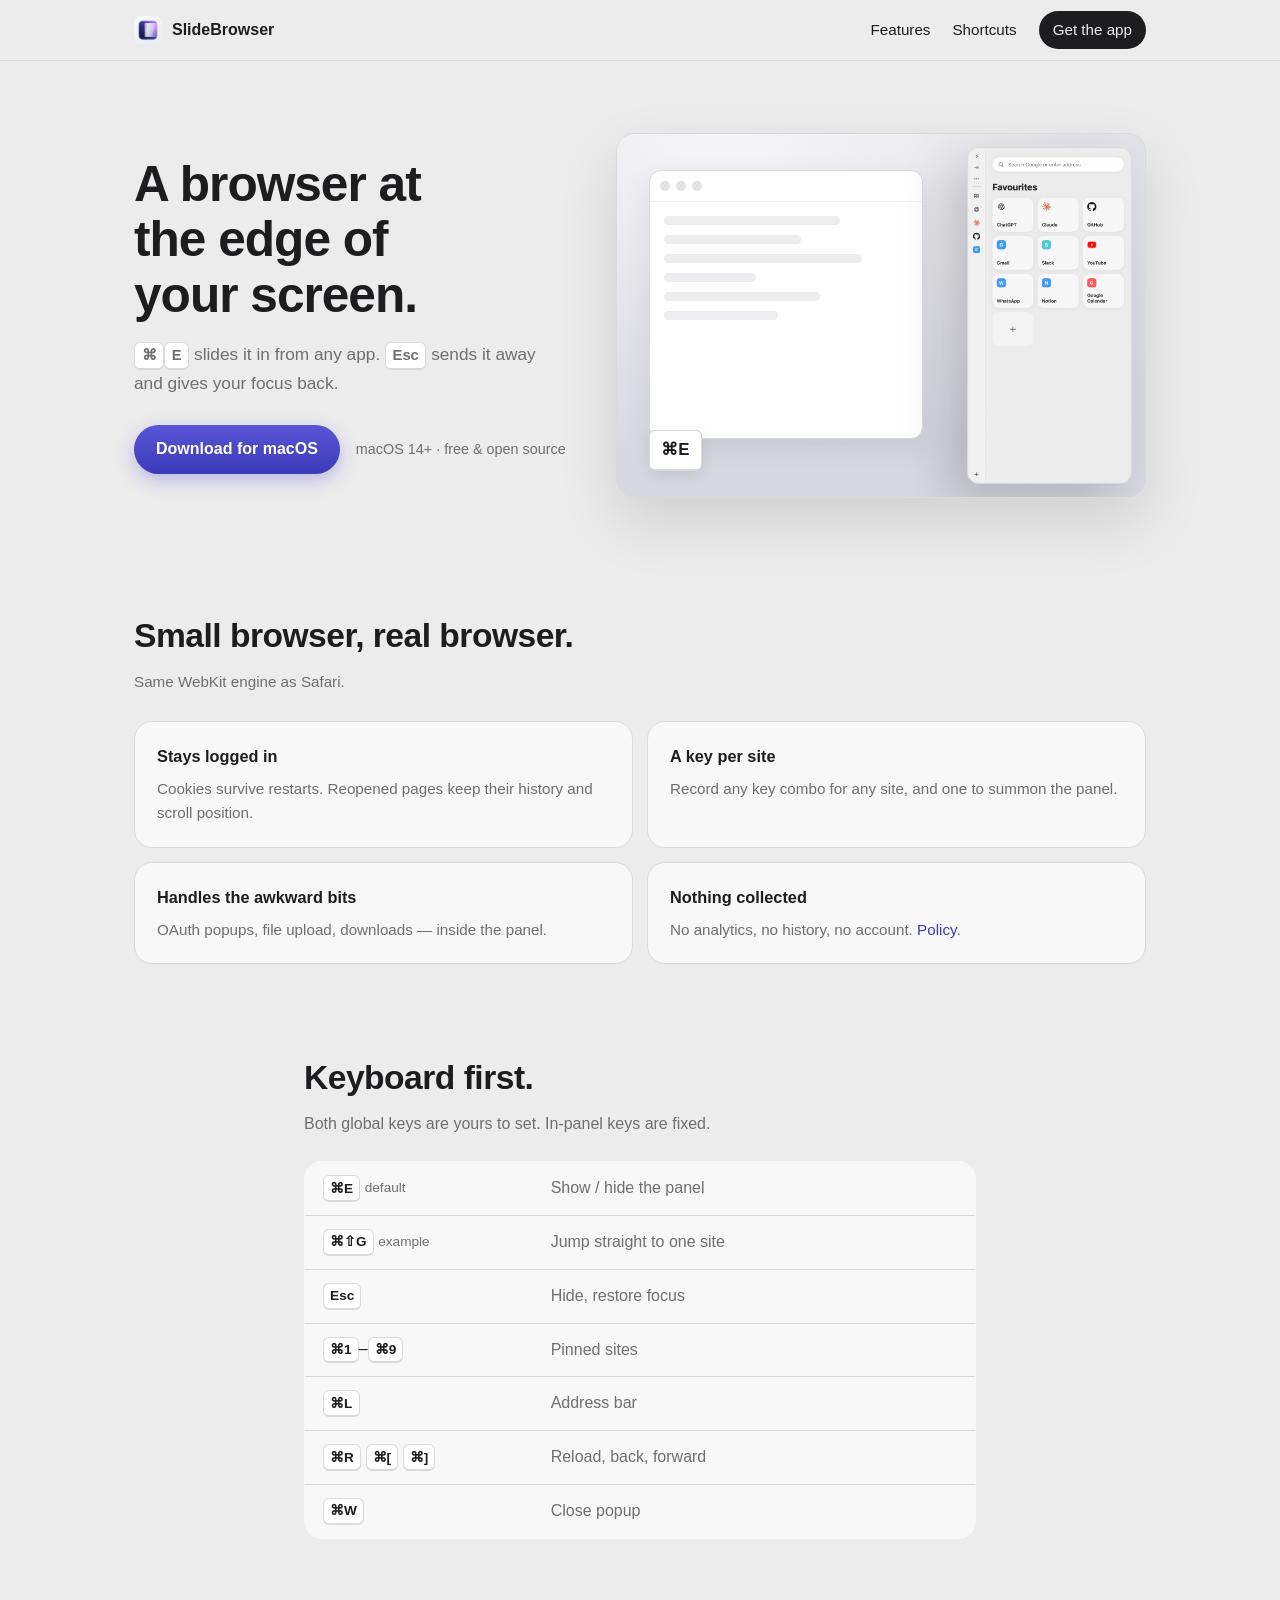
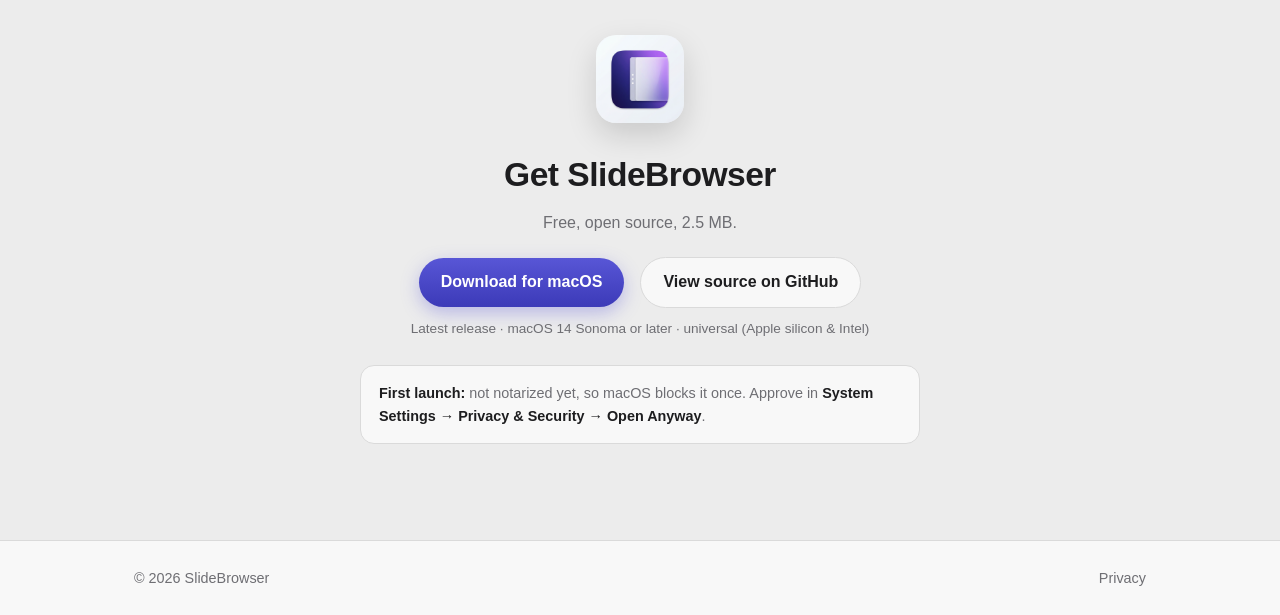
==== commit affb3707: "Automate CI and releases with GitHub Actions CI runs the test suite on every push; a v* tag builds t" ====
--- a/website/index.html
+++ b/website/index.html
@@ -103,10 +103,10 @@
     <h2>Get SlideBrowser</h2>
     <p>Free, open source, 2.5&nbsp;MB.</p>
     <div class="hero-actions center">
-      <a class="button primary" href="https://github.com/xixifast/SlideBrowser/releases/latest/download/SlideBrowser-1.0.1-universal.zip">Download for macOS</a>
+      <a class="button primary" href="https://github.com/xixifast/SlideBrowser/releases/latest/download/SlideBrowser-universal.zip">Download for macOS</a>
       <a class="button ghost" href="https://github.com/xixifast/SlideBrowser">View source on GitHub</a>
     </div>
-    <p class="fine">Version 1.0.1 · macOS 14 Sonoma or later · universal (Apple silicon &amp; Intel)</p>
+    <p class="fine">Latest release · macOS 14 Sonoma or later · universal (Apple silicon &amp; Intel)</p>
 
     <div class="note">
       <b>First launch:</b> not notarized yet, so macOS blocks it once. Approve in
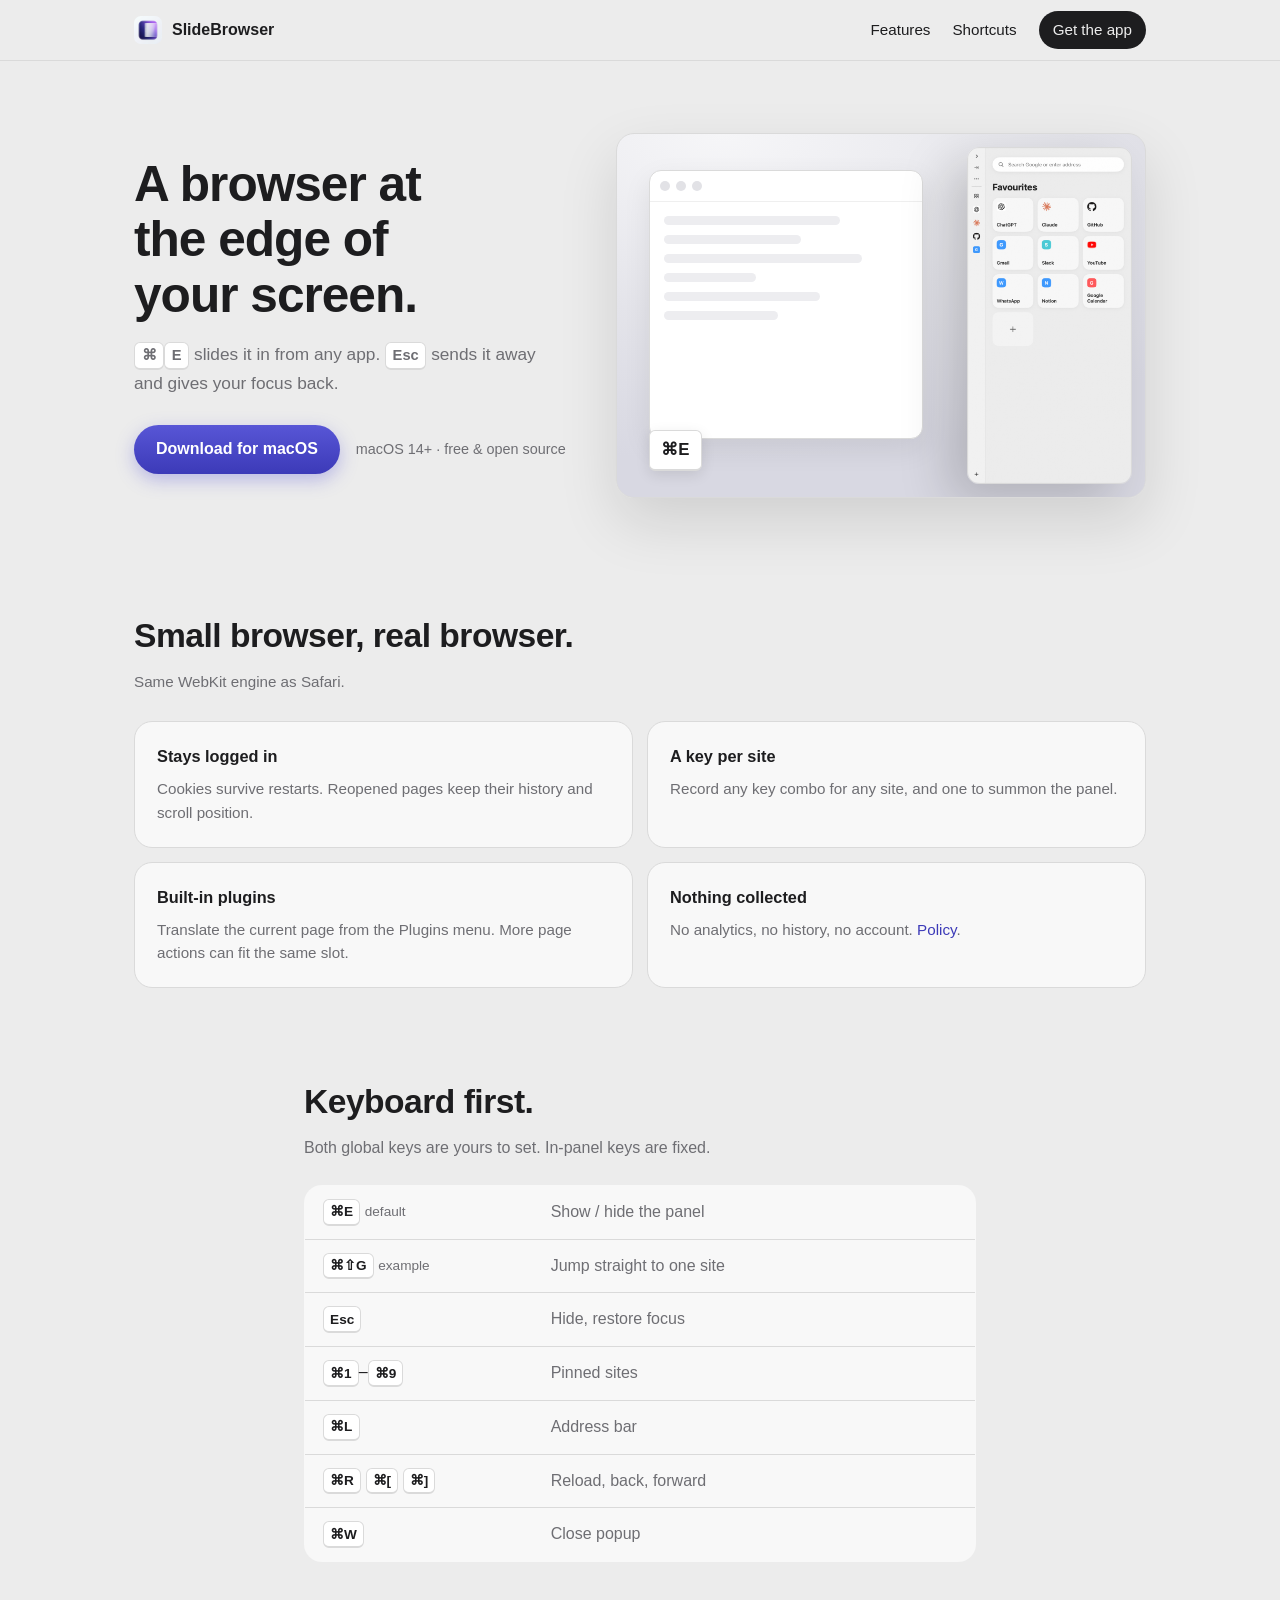
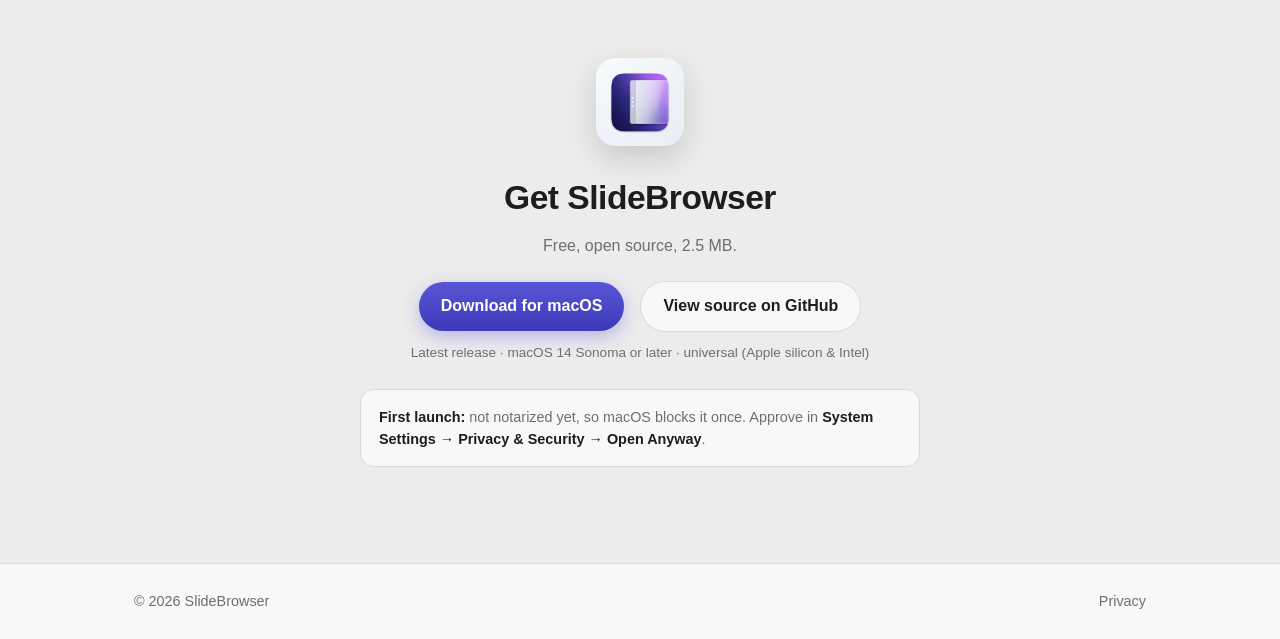
==== commit 20b801b7: "Add a lightweight built-in plugin system Plugins are bundled page actions, not third-party extension" ====
--- a/website/index.html
+++ b/website/index.html
@@ -74,8 +74,8 @@
         <p>Record any key combo for any site, and one to summon the panel.</p>
       </article>
       <article>
-        <h3>Handles the awkward bits</h3>
-        <p>OAuth popups, file upload, downloads — inside the panel.</p>
+        <h3>Built-in plugins</h3>
+        <p>Translate the current page from the Plugins menu. More page actions can fit the same slot.</p>
       </article>
       <article>
         <h3>Nothing collected</h3>
